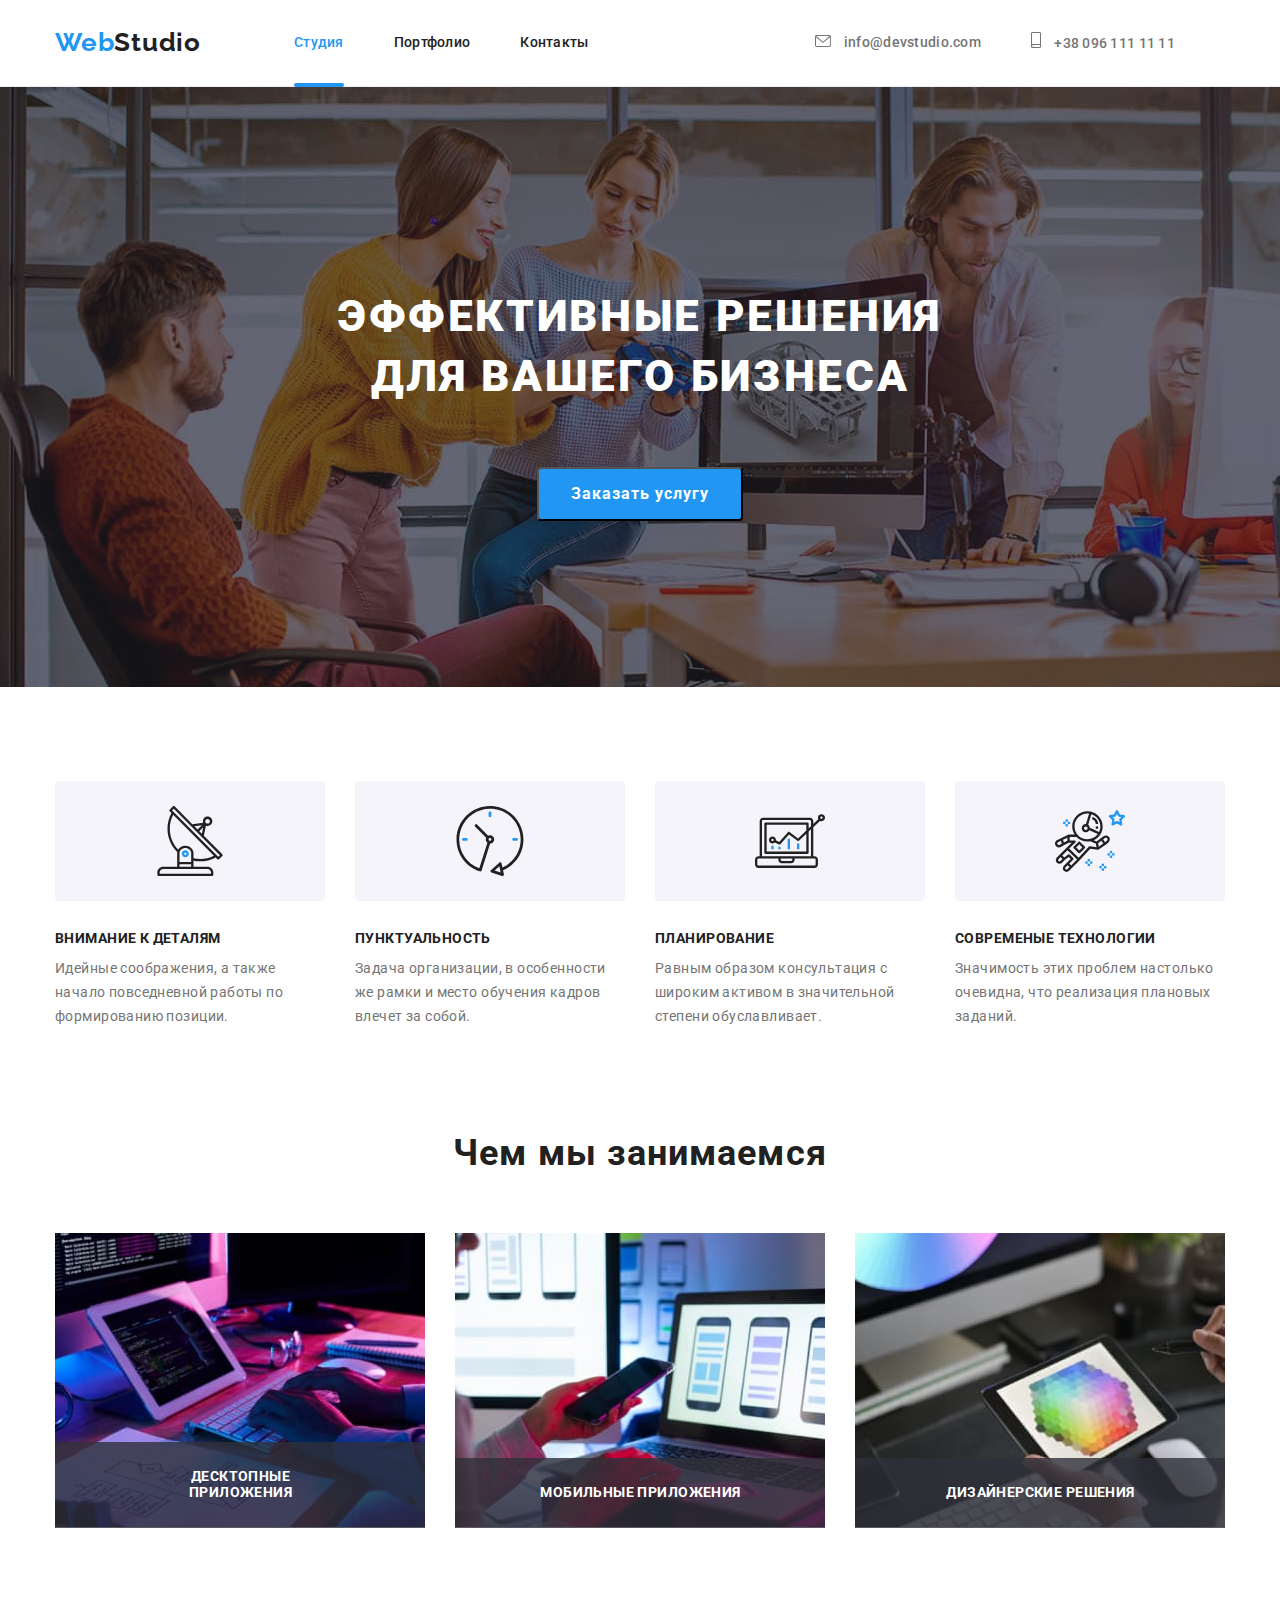
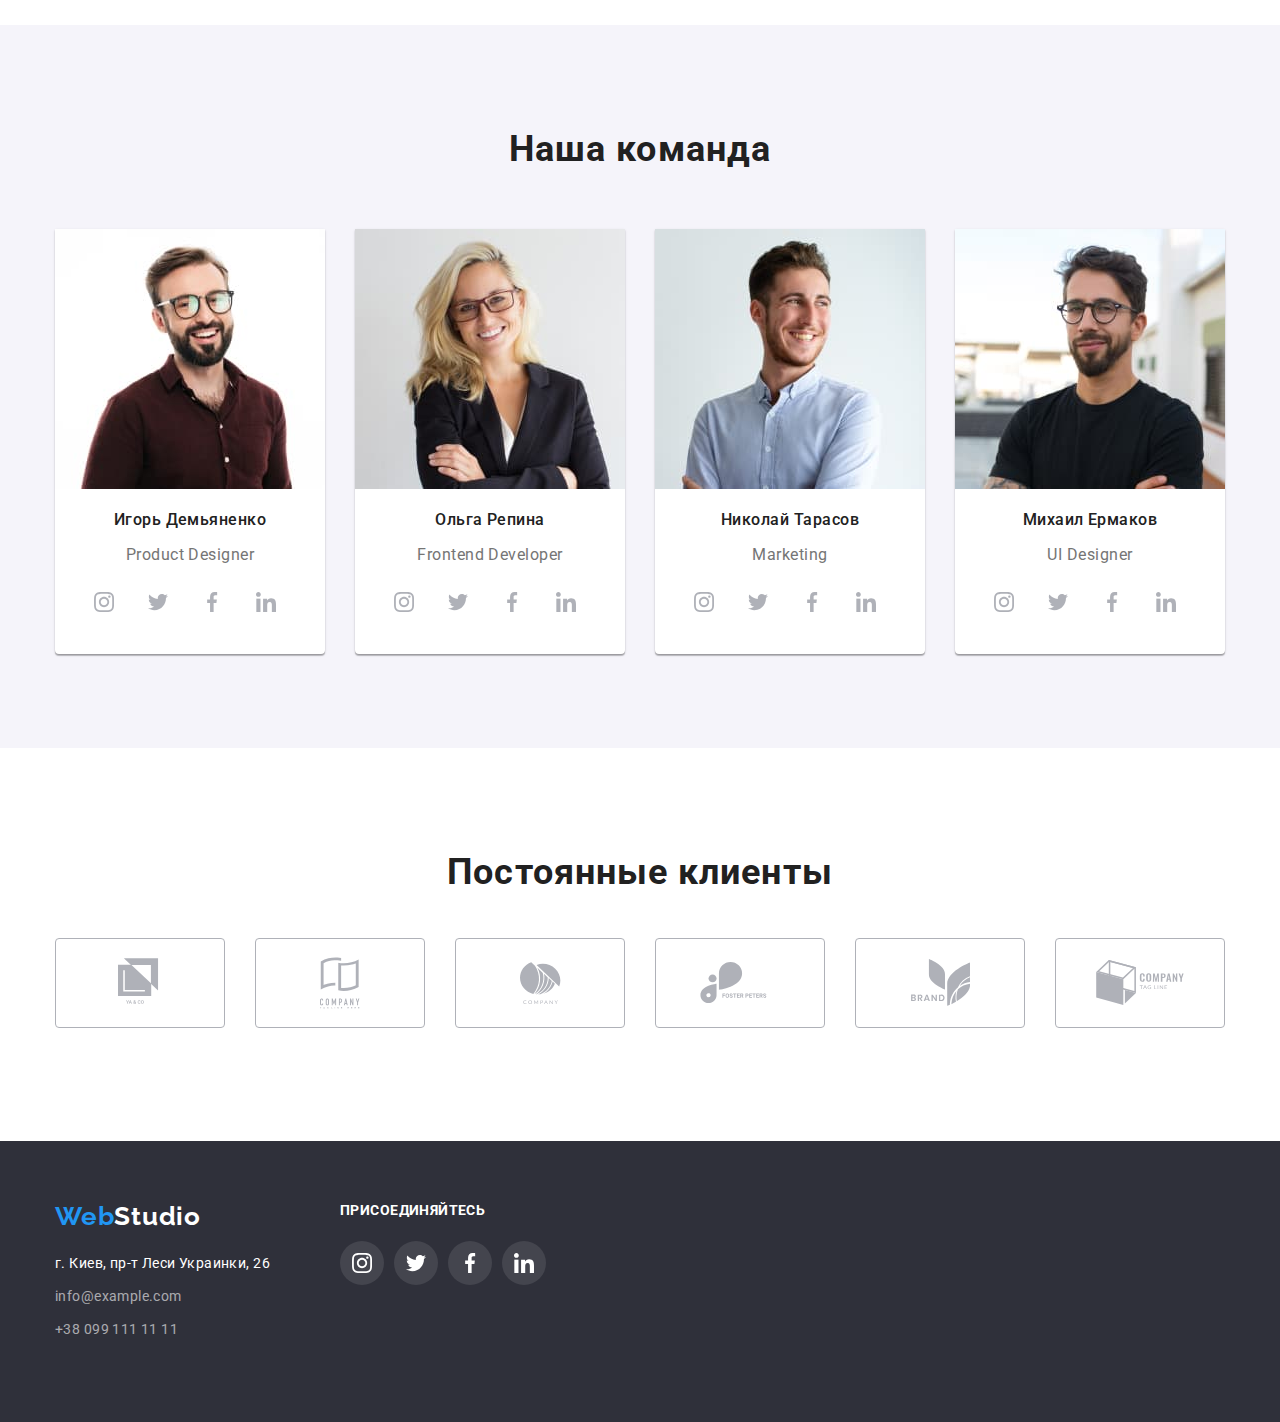
==== index.html @ d581f422 "модальное окно" ====
<!DOCTYPE html>
<html lang="ru">
<head>
    <meta charset="UTF-8">
    <meta name="viewport" content="width=device-width, initial-scale=1.0">
    <title>Документ</title>
    <link rel="preconnect" href="https://fonts.gstatic.com">
    <link href="https://fonts.googleapis.com/css2?family=Raleway:wght@700&family=Roboto:wght@400;500;700;900&display=swap" rel="stylesheet">
    <link rel="stylesheet" href="https://cdnjs.cloudflare.com/ajax/libs/modern-normalize/1.0.0/modern-normalize.min.css">
    <link rel="stylesheet" href="./css/style.css">
</head>
<body>

    <!-- Шапка -->
    
    <header class="page-header">
        <div class="container header">
        <nav class="nav-header">
            <div class="header-logo">
        <a href="#">
            <span class="logo-web">Web</span><span class="logo-studio">Studio</span></a>
        </a>
            </div>
    
        <ul class="site-nav link">
            <li class="site-studio"><a href="#" class="current menu">Студия</a></li>
            <li class="site-studio"><a href="./portfolio.html" class="menu">Портфолио</a></li>
            <li class="site-studio"><a href="#" class="menu">Контакты</a></li>
        </ul>
        </nav>

        <ul class="contact list link">
            <li class="contact-mail">
                <a class="nav-contacts" href="mailto:info@devstudio.com">
                    <svg class="svg-mail">
                        <use href="./images/sprite.svg#icon-envelope"></use>
                    </svg>
                    info@devstudio.com</a>
            </li>
            <li class="contact-mail">
                <a class="nav-contacts" href="tel:+380961111111">
                    <svg class="svg-tel">
                        <use href="./images/sprite.svg#icon-smartphone"></use>
                    </svg>
                    +38 096 111 11 11</a>
            </li>
        </ul>

        </div>
    </header>
<main>
    

    <!-- Банер -->
    <section class="hero">
        <div class="hero-text"></div>
        <h1 class="hero-tittle">Эффективные решения<br> для вашего бизнеса</h1>
        <button class="hero-button" type="button" data-modal-open>Заказать услугу</button>
    </section>

<!-- Качество -->
<section class="features">
    <div class="container">
        <h2 class="feature-tittle visually-hidden">Наши преимущества</h2>
        <ul class="feature link">
            <li class="feature-caption item">

                <div class="icon-features">
                    <svg class="icon">
                        <use class="mini-icon" href="./images/sprite.svg#icon-antenna"></use>
                    </svg>
                </div>

                <h3 class="features-subject">ВНИМАНИЕ К ДЕТАЛЯМ</h3>
                <p class="feature-text">Идейные соображения, а также начало повседневной работы по формированию позиции.
                </p>
            </li>

            <li class="feature-caption item">

                <div class="icon-features">
                    <svg class="icon">
                        <use class="mini-icon" href="./images/sprite.svg#icon-clock"></use>
                    </svg>
                </div>

                <h3 class="features-subject">ПУНКТУАЛЬНОСТЬ</h3>
                <p class="feature-text">Задача организации, в особенности же рамки и место обучения кадров влечет за
                    собой.</p>
            </li>

            <li class="feature-caption item">

                <div class="icon-features">
                    <svg class="icon">
                        <use class="mini-icon" href="./images/sprite.svg#icon-diagram"></use>
                    </svg>
                </div>


                <h3 class="features-subject">ПЛАНИРОВАНИЕ</h3>
                <p class="feature-text">Равным образом консультация с широким активом в значительной степени
                    обуславливает.</p>
            </li>

            <li class="feature-caption item">

                <div class="icon-features">
                    <svg class="icon">
                        <use class="mini-icon" href="./images/sprite.svg#icon-astronaut"></use>
                    </svg>
                </div>


                <h3 class="features-subject">СОВРЕМЕНЫЕ ТЕХНОЛОГИИ</h3>
                <p class="feature-text">Значимость этих проблем настолько очевидна, что реализация плановых заданий.</p>
            </li>
        </ul>
    </div>
</section>

   

    <!-- Род деятельности -->
<section class="section-work list">
    <div class="container">
        <h2 class="section-tittle">Чем мы занимаемся</h2>
        <ul class="work-list link">
            
            <li class="work-link">
                <div class="offer">
                    <p class="text-work">Десктопные приложения</p>
                </div>
                <a href="#">
                    <img class="work-image" src="./images/компьютер.jpg" width="370" height="294" alt="Клавиатура"></a>
            </li>
            <li class="work-link">
                <div class="offer">
                    <p class="text-work">Мобильные приложения</p>
                </div>
                <a href="#">
                    <img src="./images/смартфон.jpg" width="370" height="294" alt="Смартфон"></a>
            </li>
            <li class="work-link">
                <div class="offer">
                    <p class="text-work">Дизайнерские решения</p>
                </div>
                <a href="#">
                    <img src="./images/планшет.jpg" width="370" height="294" alt="Планшет"></a>
            </li>
        </ul>
    </div>
</section>

    <!-- Команда -->
    <section class="comands">
        <div class="container">
        <h2 class="section-tittle">Наша команда</h2>
        <ul class="section-works">
        <li class="section-comand">
            <img src="./images/Игорь.jpg" alt="Дизайнер продуктов">
            <div class="worker">
            <h3 class="section-subject">Игорь Демьяненко</h3>
            <p class="section-post">Product Designer</p>
            <ul class="comand-social">
                <li class="comand-item link">
                    <a class="comand-link" href="#">
                        <svg class="comand-icon">
                            <use href="./images/sprite.svg#icon-instagram"></use>
                        </svg>
                    </a>
                </li>
                
                <li class="comand-item link">
                    <a class="comand-link" href="">
                        <svg class="comand-icon">
                            <use href="./images/sprite.svg#icon-twitter"></use>
                        </svg>
                    </a>
                </li>

                <li class="comand-item link">
                    <a class="comand-link" href="">
                        <svg class="comand-icon">
                            <use href="./images/sprite.svg#icon-facebook"></use>
                        </svg>
                    </a>
                </li>

                <li class="comand-item link">
                    <a class="comand-link" href="">
                        <svg class="comand-icon">
                            <use href="./images/sprite.svg#icon-linkedin"></use>
                        </svg>
                    </a>
                </li>
               
            </ul>
            </div>
        </li>
        <li class="section-comand">
            <img src="./images/Ольга.jpg" alt="Разработчика">
            <div class="worker">
            <h3 class="section-subject">Ольга Репина</h3>
            <p class="section-post">Frontend Developer</p>
            <ul class="comand-social">
                <li class="comand-item link">
                    <a class="comand-link" href="">
                        <svg class="comand-icon">
                            <use href="./images/sprite.svg#icon-instagram"></use>
                        </svg>
                    </a>
                </li>
            
                <li class="comand-item link">
                    <a class="comand-link" href="">
                        <svg class="comand-icon">
                            <use href="./images/sprite.svg#icon-twitter"></use>
                        </svg>
                    </a>
                </li>
            
                <li class="comand-item link">
                    <a class="comand-link" href="">
                        <svg class="comand-icon">
                            <use href="./images/sprite.svg#icon-facebook"></use>
                        </svg>
                    </a>
                </li>
            
                <li class="comand-item link">
                    <a class="comand-link" href="">
                        <svg class="comand-icon">
                            <use href="./images/sprite.svg#icon-linkedin"></use>
                        </svg>
                    </a>
                </li>
            
            </ul>
            
            </div>
        </li>
        <li class="section-comand">
            <img src="./images/Николай.jpg" alt="Менеждера по сбыту" width="270">
            <div class="worker">
            <h3 class="section-subject">Николай Тарасов</h3>
            <p class="section-post">Marketing</p>
            <ul class="comand-social">
                <li class="comand-item link">
                    <a class="comand-link" href="">
                        <svg class="comand-icon">
                            <use href="./images/sprite.svg#icon-instagram"></use>
                        </svg>
                    </a>
                </li>
            
                <li class="comand-item link">
                    <a class="comand-link" href="">
                        <svg class="comand-icon">
                            <use href="./images/sprite.svg#icon-twitter"></use>
                        </svg>
                    </a>
                </li>
            
                <li class="comand-item link">
                    <a class="comand-link" href="">
                        <svg class="comand-icon">
                            <use href="./images/sprite.svg#icon-facebook"></use>
                        </svg>
                    </a>
                </li>
            
                <li class="comand-item link">
                    <a class="comand-link" href="">
                        <svg class="comand-icon">
                            <use href="./images/sprite.svg#icon-linkedin"></use>
                        </svg>
                    </a>
                </li>
            
            </ul>
            </div>
        </li>
        <li class="section-comand">
            <img src="./images/Михаил.jpg" alt="Дизайнера">
            <div class="worker">
            <h3 class="section-subject">Михаил Ермаков</h3>
            <p class="section-post">UI Designer</p>
            <ul class="comand-social">
                <li class="comand-item link">
                    <a class="comand-link" href="">
                        <svg class="comand-icon">
                            <use href="./images/sprite.svg#icon-instagram"></use>
                        </svg>
                    </a>
                </li>
            
                <li class="comand-item link">
                    <a class="comand-link" href="">
                        <svg class="comand-icon">
                            <use href="./images/sprite.svg#icon-twitter"></use>
                        </svg>
                    </a>
                </li>
            
                <li class="comand-item link">
                    <a class="comand-link" href="">
                        <svg class="comand-icon">
                            <use href="./images/sprite.svg#icon-facebook"></use>
                        </svg>
                    </a>
                </li>
            
                <li class="comand-item link">
                    <a class="comand-link" href="">
                        <svg class="comand-icon">
                            <use href="./images/sprite.svg#icon-linkedin"></use>
                        </svg>
                    </a>
                </li>
            
            </ul>
            </div>
        </li>
        </ul>
        </div>
        </section>

        <!-- Постоянные клиенты -->
        <section class="section-client">
            <div class="container">
            <h3 class="regular-customers">Постоянные клиенты</h3>
            <ul class="work-list link">
                <li class="logotype-link">
                    <a class="link-client" href="#">
                        <svg class="logo-one">
                            <use href="./images/sprite.svg#icon-logo-one"></use>
                        </svg>
                    </a>
                </li>
                <li class="logotype-link">
                    <a class="link-client" href="#">
                        <svg class="logo-two">
                            <use href="./images/sprite.svg#icon-logo-two"></use>
                        </svg>
                    </a>
                </li>
                <li class="logotype-link">
                    <a class="link-client" href="#">
                        <svg class="logo-three">
                            <use href="./images/sprite.svg#icon-logo-three"></use>
                        </svg>
                    </a>
                </li>
                <li class="logotype-link">
                    <a class="link-client" href="#">
                        <svg class="logo-four">
                            <use href="./images/sprite.svg#icon-logo-four"></use>
                        </svg>
                    </a>
                </li>
                <li class="logotype-link">
                    <a class="link-client" href="#">
                        <svg class="logo-five">
                            <use href="./images/sprite.svg#icon-logo-five"></use>
                        </svg>
                    </a>
                </li>
                <li class="logotype-link">
                    <a class="link-client" href="#">
                        <svg class="logo-six">
                            <use href="./images/sprite.svg#icon-logo-six"></use>
                        </svg>
                    </a>
                </li>
            </ul>
            </div>
        </section>
</main>
    <!--Футер-->
    <footer>
        <div class="container footer">
            <div class="footer-item">
                <div class="footer-logo">
                    <a class="logo-link" href="#">
                        <span class="logo-web">Web</span><span class="logo">Studio</span></a>
    
                    <address class="address">
                        г. Киев, пр-т Леси Украинки, 26
                    </address>
    
                    <ul class="contact-item">
                        <li class="contact-link"><a class="contact-mailto"
                                href="mailto:info@example.com">info@example.com</a>
                        </li>
                        <li class="contact-link"><a class="contact-tel" href="tel:+380991111111">+38 099 111 11 11</a> </li>
                    </ul>
                </div>
    
                <div class="footer-social">
                    <p class="footer-text">ПРИСОЕДИНЯЙТЕСЬ</p>
    
                    <ul class="comand-social footer">
                        <li class="comand-item link">
                            <a class="comand-link footer" href="">
                                <svg class="comand-icon">
                                    <use href="./images/sprite.svg#icon-instagram"></use>
                                </svg>
                            </a>
                        </li>
    
                        <li class="comand-item link">
                            <a class="comand-link footer" href="">
                                <svg class="comand-icon">
                                    <use href="./images/sprite.svg#icon-twitter"></use>
                                </svg>
                            </a>
                        </li>
    
                        <li class="comand-item link">
                            <a class="comand-link footer" href="">
                                <svg class="comand-icon">
                                    <use href="./images/sprite.svg#icon-facebook"></use>
                                </svg>
                            </a>
                        </li>
    
                        <li class="comand-item link">
                            <a class="comand-link footer" href="">
                                <svg class="comand-icon">
                                    <use href="./images/sprite.svg#icon-linkedin"></use>
                                </svg>
                            </a>
                        </li>
    
                    </ul>
                </div>
            </div>
        </div>
    </footer>
    <div class="backdrop is-hidden" data-modal>
        <div class="modal">
            <button class="modal-button" data-modal-close>&#10006;</button>
            

            <div class="">
            <form class="form-modal">
            <p class="text-modal">Оставьте свои данные, мы вам перезвоним</p>

            <div class="form-field">
                <label for="name" class="form-label">
                    <div class="name-modal">Имя</div>
                </label>
                <input class="form-input" type="name" name="name" id="name" />
                <svg class="icon-modal">
                    <use href="./images/sprite.svg#icon-men"></use>
                </svg>
            </div>
            
            <div class="form-field">
                <label for="tel">
                <div class="name-modal">Телефон</div>    
                </label>
                <input class="form-input" type="tel" name="tel" id="tel" />
                <svg class="icon-modal phone">
                    <use href="./images/sprite.svg#icon-phone"></use>
                </svg>
            </div>

            <div class="form-field">
                <label for="mail">
                    <div class="name-modal">Почта</div> 
                </label>
                <input class="form-input" type="mail" name="mail" id="mail"/>
                <svg class="icon-modal">
                    <use href="./images/sprite.svg#icon-envelope"></use>
                </svg>
            </div>
            
           <div class="form-field comments">
                <label for="comment">
                    <div class="name-modal">Комментарий</div>
                </label>
                <textarea class="textarea" name="comment" id="comment" rows="3" placeholder="Введите текст"></textarea>
           </div>
            
          
            
            <div class="chekbox">
                <input class="form-checkbox" class="form-input" type="checkbox" name="" value="text" id="text" />
                <label for="text" class="chek-mark"> Соглашаюсь с рассылкой и принимаю
                    <a href="#" class="agreement">Условия договора</a>
                    </label>
            </div>
            <!--role="group"-->
            <div></div>
            <button class="button-send" type="submit">Отправить</button>
            </form>
        </div>
            
      
            visually-hidden
        
    </div>
    </div>
    
    <script src="./js/modal.js"></script>
   
</body>
</html>
---- css/style.css ----
:root {
  --primary-text-color: #212121;
  --secondare-text-color: #757575;
  --text-color: #ffffff;
  --accent-color: #2196f3;
  --backround-color: #ffffff;
  --background-color-secondare: #f5f4fa;
  --background-hero-color: #2f303a;
  --color-icon: #afb1b8;
  --border-portfolio: #eeeeee;
}
/* цвет основного текста #212121 */

/* вторичный цвет текста #757575 */

/* белый #FFFFFF; */

/* цвет фона #E5E5E5 */

/* вторичный цвет фона  #F5F4FA; */

body {
  font-family: "Raleway", sans-serif;
  font-family: "Roboto", sans-serif;
  color: var(--primary-text-color);
}

main {
  background: var(--backround-color);
}

header {
  background-color: var(--text-color);

  border-bottom: 1px solid var(--border-portfolio);
}

.link {
  list-style: none;
  text-decoration: none;
  padding: 0;
  margin: 0;
}

.visually-hidden {
  position: absolute;
  clip: rect(0 0 0 0);
  width: 1px;
  height: 1px;
  margin: 1px;
}

a {
  text-decoration: none;
}

.container {
  width: 1200px;
  margin-left: auto;
  margin-right: auto;
  padding-left: 15px;
  padding-right: 15px;
}

/*img {
  display: block;
  max-width: 100%;
  height: auto;
}*/

/* шапка */
.container.header {
  display: flex;
  align-items: center;
}

.nav-header {
  display: flex;
  align-items: center;
}

/*.header-logo {
  padding-top: 24px;
  padding-bottom: 25px;
}*/

.site-nav {
  display: flex;
}

.logo-web {
  color: var(--accent-color);
  font-family: Raleway;
  font-weight: bold;
  font-size: 26px;
  line-height: 1.19;

  letter-spacing: 0.03em;
}

.logo-studio {
  margin-right: 93px;

  color: var(--primary-text-color);
  font-family: Raleway;
  font-weight: bold;
  font-size: 26px;
  line-height: 1.19;

  letter-spacing: 0.03em;
}

.site-nav {
  display: flex;
  align-items: center;
  flex-wrap: wrap;
}

.site-nav li:not(:last-child) {
  margin-right: 50px;
  align-items: center;
}

.site-nav a {
  color: var(--primary-text-color);
  font-weight: 500;
  font-size: 14px;
  line-height: 1.4;

  letter-spacing: 0.02em;
}

/*.site-nav.link,*/
.contact.list {
  padding-bottom: 32px;
  padding-top: 32px;
}

.site-nav .current {
  color: var(--accent-color);
}

.current {
  list-style: none;
  text-decoration: none;
  padding: 0;
  margin: 0;

  transition-property: color;
  transition: 250ms;
  transition-timing-function: cubic-bezier(0.4, 0, 0.2, 1);
}
.menu {
  display: block;
  padding: 32px 0;

  position: relative;
  bottom: 0;

  transition-property: color;
  transition: 250ms;
  transition-timing-function: cubic-bezier(0.4, 0, 0.2, 1);
}
.menu:hover::after,
.menu:focus::after {
  opacity: 1;
}
.menu::after {
  content: "";

  position: absolute;
  left: 0;
  bottom: -2px;
  display: block;
  width: 100%;
  height: 4px;
  background-color: var(--accent-color);
  border-radius: 2px;
  transition-property: opacity 0;
  transition: 250ms;
  transition-timing-function: cubic-bezier(0.4, 0, 0.2, 1);

  opacity: 0;
}

.current::after {
  opacity: 1;
}

/*.link .current::after {
  content: "";

  display: block;
  width: 48px;
  height: 4px;
  background-color: #2196f3;
}*/
.contact.list {
  display: flex;
  align-items: center;
  margin-left: auto;

  list-style: none;
  font-size: 14px;
  line-height: 1.14;

  letter-spacing: 0.02em;
}

.contact-mail {
  margin-right: 50px;
}

.contact a {
  color: var(--secondare-text-color);
  font-weight: 500;
  font-size: 14px;
  line-height: 1.42;
  letter-spacing: 0.02em;
}

.site-studio :hover,
.site-studio :focus {
  color: var(--accent-color);
}

.site-portfolio :hover,
.site-portfolio :focus {
  color: var(--accent-color);
}

.contact-mail :hover,
.contact-mail :focus {
  color: var(--accent-color);
}

.nav-contacts {
  display: block;
}

.nav-contacts :hover,
.nav-contacts :focus {
  fill: var(--accent-color);
}

.contact-mail {
  margin-right: 50px;
}

.svg-mail {
  width: 16px;
  height: 12px;
  margin-right: 10px;
  fill: currentColor;
}

.nav-contacts {
  display: block;
}

.nav-contacts :hover,
.nav-contacts :focus {
  fill: var(--accent-color);
}

.svg-tel {
  width: 10px;
  height: 16px;
  margin-right: 10px;
  fill: currentColor;
}

.nav-tel {
  display: block;
}

.nav-tel :hover,
.nav-tel :focus {
  fill: var(--accent-color);
}

/* банер */

.hero {
  text-align: center;
  max-width: 1600px;
  margin-left: auto;
  margin-right: auto;
  height: 600px;
  padding-top: 200px;
  padding-bottom: 200px;

  color: var(--text-color);
  background-color: var(--background-hero-color);
  background-image: linear-gradient(
      rgba(47, 48, 58, 0.4),
      rgba(47, 48, 58, 0.4)
    ),
    url("../images/hero.jpg");
}

.hero-tittle {
  margin-top: 0;
  margin-bottom: 30px;

  font-weight: 900;
  font-size: 44px;
  line-height: 1.36;

  letter-spacing: 0.06em;
  text-transform: uppercase;
}

.hero-button {
  display: inline-block;
  margin-top: 30px;
  border-radius: 4px;
  padding: 10px 32px;

  text-align: center;
  cursor: pointer;

  color: var(--text-color);
  background-color: var(--accent-color);
  font-weight: 700;
  font-size: 16px;
  line-height: 1.88;

  letter-spacing: 0.06em;
}

/*качество */
.features {
  padding-bottom: 94px;
  padding-top: 94px;
}

.feature.link {
  display: flex;
}

.item {
  width: 270px;
}

.feature-caption {
  list-style: none;
}

.feature-caption:not(:last-child) {
  margin-right: 30px;
}

.features-subject {
  margin-top: 0;
  margin-bottom: 10px;
  width: 270px;

  font-weight: 700;
  font-size: 14px;
  line-height: 1.14;

  letter-spacing: 0.03em;
}

.feature-text {
  margin: 0;

  color: var(--secondare-text-color);
  font-size: 14px;
  line-height: 1.71;

  letter-spacing: 0.03em;
}

.icon-features {
  display: flex;
  justify-content: center;
  align-items: center;

  width: 270px;
  height: 120px;
  background: var(--background-color-secondare);
  border-radius: 4px;
  margin-bottom: 30px;
}

.icon {
  width: 70px;
  height: 70px;
  fill: currentColor;
}

.mini-icon {
  display: block;
  max-width: 100%;
  height: auto;
}

/*род деятельности */
.section-work {
  padding-bottom: 94px;
}
.work-list {
  display: flex;

  list-style: none;
}
.work-list li:not(:last-child) {
  margin-right: 30px;
}
.work-image {
  display: block;
}
.text-work {
  margin: 0;
  padding: 27px 82px 27px 83px;

  font-weight: 700;
  font-size: 14px;
  line-height: 1.14;
  text-align: center;
  letter-spacing: 0.03em;
  text-transform: uppercase;
  text-align: center;

  color: var(--text-color);
}
.work-link {
  position: relative;
}

.offer {
  position: absolute;
  bottom: 3.5px;
  margin: 0;
  width: 100%;

  background-color: rgba(47, 48, 58, 0.8);
}

/*команда */
.comands {
  padding-bottom: 94px;
  padding-top: 94px;
  text-align: center;

  background-color: var(--background-color-secondare);
}

.section-tittle {
  padding-bottom: 50px;
  margin: 0;

  font-weight: 700;
  font-size: 36px;
  line-height: 1.67;
  text-align: center;

  letter-spacing: 0.03em;
}

.section-works {
  display: flex;

  margin: 0;
  padding: 0;
  list-style: none;
}
.section-works,
.section-comand:not(:nth-last-child(1)) {
  margin-right: 30px;
}

.section-comand {
  text-align: center;

  background: var(--text-color);
  box-shadow: 0px 1px 3px rgba(0, 0, 0, 0.12), 0px 1px 1px rgba(0, 0, 0, 0.14),
    0px 2px 1px rgba(0, 0, 0, 0.2);
  border-radius: 0px 0px 4px 4px;
}

.worker {
  padding-top: 16px;
  padding-bottom: 30px;
}

.section-subject {
  margin-top: 0;
  margin-bottom: 10px;

  font-weight: 500;
  font-size: 16px;
  line-height: 1.19;

  letter-spacing: 0.03em;
}

.section-post {
  margin-bottom: 16px;

  color: var(--secondare-text-color);
  font-size: 16px;
  line-height: 1.19;

  letter-spacing: 0.03em;
}
.comand-social {
  display: inline-flex;
  justify-content: center;
  align-items: center;
  margin: 0;
}
.comand-link {
  display: inline-flex;
  justify-content: center;
  align-items: center;
  width: 44px;
  height: 44px;
  border-radius: 50%;
  margin: 0;
  background-color: var(--text-color);
  color: var(--color-icon);

  transition-property: background-color, color;
  transition: 250ms;
  transition-timing-function: cubic-bezier(0.4, 0, 0.2, 1);
}
.comand-item {
  margin-right: 10px;
}

.comand-icon {
  width: 20px;
  height: 20px;
  fill: currentColor;
}

.comand-link:hover,
.comand-link:focus {
  color: var(--text-color);
  background-color: var(--accent-color);
}

.comand.item {
  display: block;
}
.comand-social {
  list-style: none;
  margin-top: 0;
  margin-bottom: 0;
  padding-left: 0;
}

/*Постоянные клиенты*/
.section-client {
  padding-top: 94px;
  padding-bottom: 113px;
}
.section-client {
  background: var(--backround-color);
}
.regular-customers {
  margin-top: 0;
  font-weight: 700;
  font-size: 36px;
  line-height: 1.67;
  text-align: center;

  letter-spacing: 0.03em;
}
.logo-one {
  width: 44.27px;
  height: 49.23px;
}
.logo-two {
  width: 40px;
  height: 52px;
}
.logo-three {
  width: 41px;
  height: 42.6px;
}
.logo-four {
  width: 79.66px;
  height: 42.02px;
}
.logo-five {
  width: 59px;
  height: 47px;
}
.logo-six {
  width: 88.48px;
  height: 45.44px;
}
.link-client {
  display: flex;
  justify-content: center;
  align-items: center;
  padding: 0;
  width: 170px;
  height: 90px;
  border-radius: 4px;
  border: 1px solid var(--color-icon);
  fill: var(--color-icon);
  transition-property: fill, border-color;
  transition: 250ms;
  transition-timing-function: cubic-bezier(0.4, 0, 0.2, 1);
}
.logotype-link :hover,
.logotype-link :focus {
  fill: var(--accent-color);
  border-color: var(--accent-color);
}
/* портфолио */
/* кнопки */
.section-portfolio {
  padding-bottom: 100px;
  padding-top: 88px;
  background-color: var(--background-color);
}
.container-button {
  text-align: center;
}

.buttons {
  margin: 0;
  margin-bottom: 34px;
  display: flex;
  min-width: 611px;
  justify-content: center;

  list-style: none;
}

.button-type {
  text-align: center;
  margin: 0;
  padding: 0;

  cursor: pointer;
}

.buttons li:not(:last-child) {
  margin-right: 8px;
}

.button-link:hover,
.button-link:focus {
  color: var(--text-color);
  background-color: var(--accent-color);
  cursor: pointer;
  border: none;
  transform: translateY(-0.15em);
  transition: color 0.25s, background-color 0.25s;
  box-shadow: 0 0.5em 0.5em -0.4em var(--primary-text-color);
}

.button-link {
  border: none;
  font-weight: 500;
  padding-top: 6px;
  padding-bottom: 6px;
  padding-left: 22px;
  padding-right: 22px;
  border-radius: 4px;

  font-size: 16px;
  line-height: 1.6;

  letter-spacing: 0.03em;
  transition-property: color, backround-color;
  transition: 250ms;
  transition-timing-function: cubic-bezier(0.4, 0, 0.2, 1);
}

.content-cards a:hover,
.content-cards a:focus {
  display: block;
  box-shadow: 0px 1px 1px rgba(0, 0, 0, 0.12), 0px 4px 4px rgba(0, 0, 0, 0.06),
    1px 4px 6px rgba(0, 0, 0, 0.16);
}
.content-cards a {
  display: block;
  border: 1px solid var(--border-portfolio);
}
/*набор контента */
.container .link {
  display: flex;
  flex-wrap: wrap;
}

.content-cards {
  width: 370px;
  margin-right: 30px;
  margin-bottom: 30px;
}

.content.list {
  display: flex;
  flex-wrap: wrap;
}

.container .link {
  display: flex;
  flex-wrap: wrap;
}

.content-cards:nth-child(3n) {
  margin-right: 0;
}

.content-cards:nth-last-child(-n + 3) {
  margin-bottom: 0;
}

.link-content {
  display: block;
}
.content-portfolio {
  display: block;
}

.portfolio-card {
  background: #ffffff;
  border-right: 1px solid var(--border-portfolio);
  border-bottom: 1px solid var(--border-portfolio);
  border-left: 1px solid var(--border-portfolio);
  box-sizing: border-box;

  padding-right: 24px;
  padding-left: 24px;
  padding-top: 20px;
  padding-bottom: 20px;
}

.content-tittle {
  margin: 0;
  padding: 0;

  font-family: "Roboto", sans-serif;
  color: var(--primary-text-color);
  font-weight: 700;
  font-size: 16px;
  line-height: 1.88;

  letter-spacing: 0.03em;
}

.content-text {
  margin: 0;
  padding: 0;

  font-family: "Roboto", sans-serif;
  color: var(--primary-text-color);
  font-size: 18px;
  line-height: 2;

  letter-spacing: 0.06em;
}

.container .client {
  display: flex;
}
.client-link {
  display: flex;
}
/*футер */
footer {
  padding-top: 60px;
  padding-bottom: 60px;

  color: var(--text-color);
  background: var(--background-hero-color);
}
.footer-logo {
  display: block;
  margin-bottom: 20px;
  padding: 0;
}
.logo-link {
  display: block;
  margin-bottom: 20px;
  padding: 0;
}

.container.address {
  margin: 0;
  padding: 0;
}

.contact-item {
  margin: 0;
  padding: 0;
  display: flex;
  flex-direction: column;
}

.contact-item li:not(:last-child) {
  padding-bottom: 9px;
}
.contact-item {
  display: block;
}

.contact-link {
  list-style: none;
}

.logo {
  color: var(--text-color);
  font-family: Raleway;
  font-weight: bold;
  font-size: 26px;
  line-height: 1.19;

  letter-spacing: 0.03em;
}

.container .address {
  display: block;
  flex-direction: column;
  flex-wrap: wrap;

  font-style: normal;
  font-size: 14px;
  line-height: 1.71;

  letter-spacing: 0.03em;
}

.address {
  margin-bottom: 9px;
}
.contact-mailto {
  width: 231px;

  font-size: 14px;
  line-height: 1.71;

  letter-spacing: 0.03em;

  color: rgba(255, 255, 255, 0.6);
}

.contact-tel {
  width: 231px;
  font-size: 14px;
  line-height: 1.71;

  letter-spacing: 0.03em;

  color: rgba(255, 255, 255, 0.6);
}

.comand-social {
  margin: 0;
  padding: 0;
}

.footer-text {
  margin-top: 0;
  margin-bottom: 20px;

  font-weight: 700;
  font-size: 14px;
  line-height: 1.42;
  letter-spacing: 0.03em;
  text-transform: uppercase;

  color: var(--text-color);
}

.comand-link.footer {
  display: inline-flex;
  justify-content: center;
  align-items: center;
  width: 44px;
  height: 44px;
  border-radius: 50%;
  margin: 0;
  background-color: rgba(255, 255, 255, 0.1);
  color: var(--text-color);
  transition-property: color, background-color;
  transition: 250ms;
  transition-timing-function: cubic-bezier(0.4, 0, 0.2, 1);
}

.comand-link.footer:hover,
.comand-link.footer:focus {
  color: var(--text-color);
  background-color: var(--accent-color);
}
.comand-item {
  margin-right: 10px;
}

.comand-icon {
  width: 20px;
  height: 20px;
  fill: currentColor;
}
.address {
  display: block;
}

.footer-item {
  display: flex;
}

.footer-social {
  margin-left: 70px;
}

/*.backdrop.is-hidden {
  opacity: 0;
  pointer-events: none;
}*/

.backdrop {
  position: fixed;
  top: 0;
  left: 0;
  width: 100%;
  height: 100%;
  background: rgba(0, 0, 0, 0.2);
  opacity: 1;
  transition: opacity 250ms cubic-bezier(0.4, 0, 0.2, 1);
}
.backdrop.is-hidden {
  opacity: 0;
  pointer-events: none;
}
.modal {
  position: absolute;
  top: 50%;
  left: 50%;
  width: 528px;
  height: 581px;
  background-color: var(--text-color);
  transform: translate(-50%, -50%) scale(1);
  transition: transform 250ms cubic-bezier(0.4, 0, 0.2, 1);
}
.modal-button {
  position: absolute;
  top: 8px;
  right: 8px;
  display: flex;
  justify-content: center;
  align-items: center;
  margin: 0;
  padding: 0;
  width: 30px;
  height: 30px;
  border: 1px solid rgba(0, 0, 0, 0.1);
  border-radius: 50%;
  cursor: pointer;
}
.description {
  position: relative;
  overflow: hidden;

  /*overflow: hidden;
  outline: transparent;*/
}
.project-overlay {
  width: 100%;
  height: 100%;

  background-color: rgba(33, 150, 243, 0.9);

  position: absolute;
  top: 0;
  left: 0;
  transform: translateY(100%);
  transition: 250ms ease;
  transition: transform 1s cubic-bezier(0.4, 0, 0.2, 1);
}

.link-content:focus .project-overlay {
  transform: translateY(0);
}
.link-content:hover .project-overlay {
  transform: translateY(0);
}

.tech-description {
  margin: 0;
  padding: 63px 24px;
  font-family: Roboto;
  font-style: normal;
  font-weight: normal;
  font-size: 18px;
  line-height: 1.55;
  color: var(--text-color);
}

/*input,
button,
textarea {
  display: block;
  font-family: inherit;
  padding: 10px;
}

label {
  display: block;
  margin-bottom: 10px;
}*/

.modal {
  padding: 40px 40px 40px 40px;
}
.input {
  width: 100%;
}

.form-field {
  display: flex;
  flex-direction: column;

  width: 448px;
}

.text-modal {
  font-weight: 700;
  font-size: 20px;
  line-height: 1.5;
  text-align: center;
  letter-spacing: 0.03em;

  color: #212121;
  margin-top: 0;
  margin-bottom: 12px;
}
.name-modal {
  font-size: 12px;
  line-height: 1.67;
  letter-spacing: 0.01em;

  color: #757575;
  margin-bottom: 4px;
}
.form-input {
  padding-left: 42px;
  transform: translateY(-50%)
  margin-bottom: 10px;
  height: 40px;
  border: 1px solid rgba(33, 33, 33, 0.2);
  box-sizing: border-box;
  border-radius: 4px;
}
.form-input:focus {
  outline: none;
  border-color: #2196f3;
  cursor: pointer
}
.form-input:focus + .icon-modal {
  fill: #2196f3;
}
.textarea {
  resize: none;
  margin-bottom: 20px;
  height: 120px;
  width: 448px;

  border: 1px solid rgba(33, 33, 33, 0.2);
  box-sizing: border-box;
  border-radius: 4px;
}
.chekbox {
  display: block;
  margin-bottom: 30px;
}
.chek-mark {
  font-size: 14px;
  line-height: 1/71;
  letter-spacing: 0.03em;

  color: #757575;
}
.chek-mark::before {
  content: "";
  display: inline-block;
  width: 16px;
  height: 15px;
  border: 2px solid #212121;
  border-radius: 2px;
  margin-right: 7px;

  background-color: #ffffff;

  transition-property: background-color, border-color;
  transition-duration: 250ms, 250ms;
  transition-timing-function: cubic-bezier(0.4, 0, 0.2, 1);
}
.agreement {
  display: inline-block;
  font-size: 14px;
  line-height: 1.71;

  letter-spacing: 0.03em;

  text-decoration: underline;
  color: #2196f3;
}

.icon-modal {
  position: absolute;
  top: 50%;
  left: 50%;
  transform: translateY(50%);
  left: 12px;
  width: 12px;
  height: 12px;
}
.icon-modal.phone {
  position: absolute;
  top: 50%;
  left: 50%;
  transform: translateY(50%);
  left: 12px;
  width: 13px;
  height: 13px;
}
.icon-modal.envelope {
  position: absolute;
  top: 50%;
  left: 50%;
  transform: translateY(50%);
  left: 12px;
  width: 15px;
  height: 12px;
}
.form-field {
  position: relative;
}
.button-send {
  display: block;
  margin-right: auto;
  margin-left: auto;

  cursor: pointer;

  padding: 10px 55px 10px 56px;

  font-weight: bold;
  font-size: 16px;
  line-height: 1.88;

  /*justify-content: center;

  align-items: center;
  text-align: center;*/
  letter-spacing: 0.06em;

  color: #ffffff;

  background: #188ce8;
  box-shadow: 0px 4px 4px rgba(0, 0, 0, 0.15);
  border-radius: 4px;
}
.form-checkbox {
  visually-hidden
}
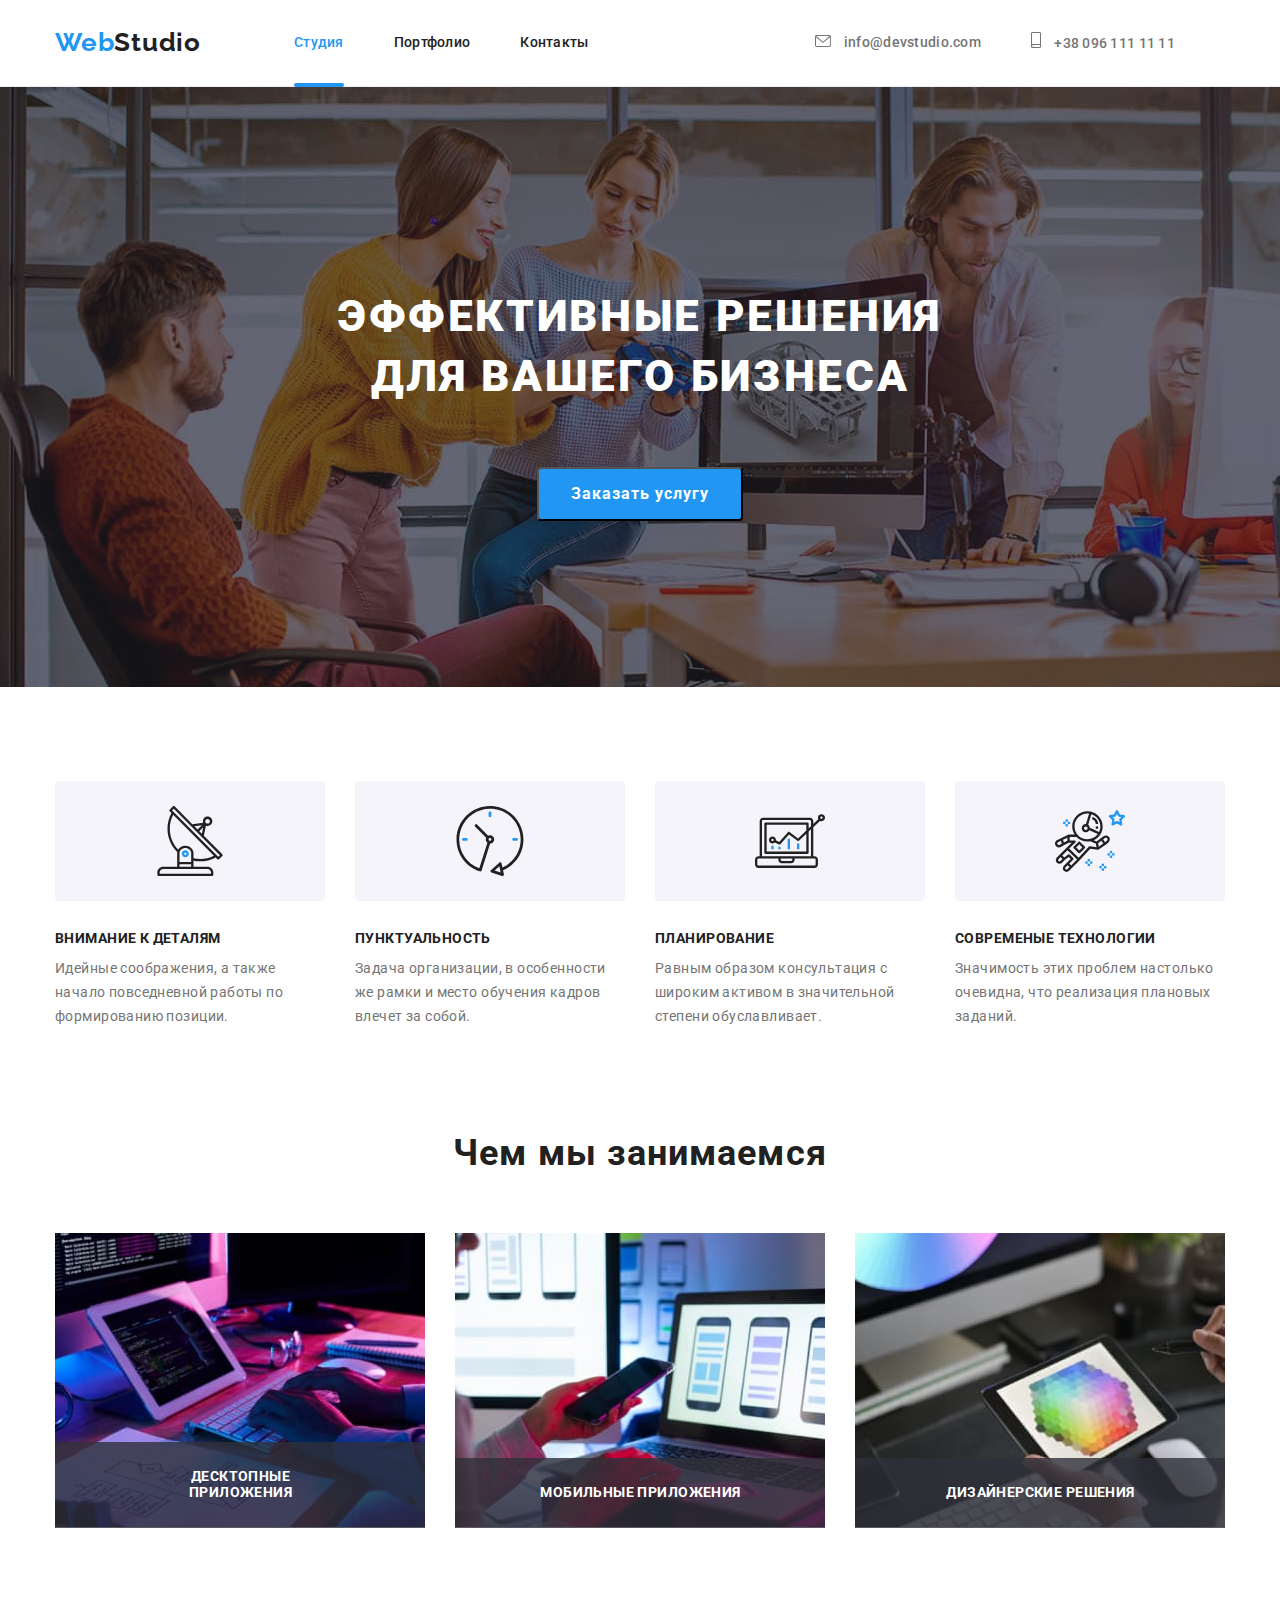
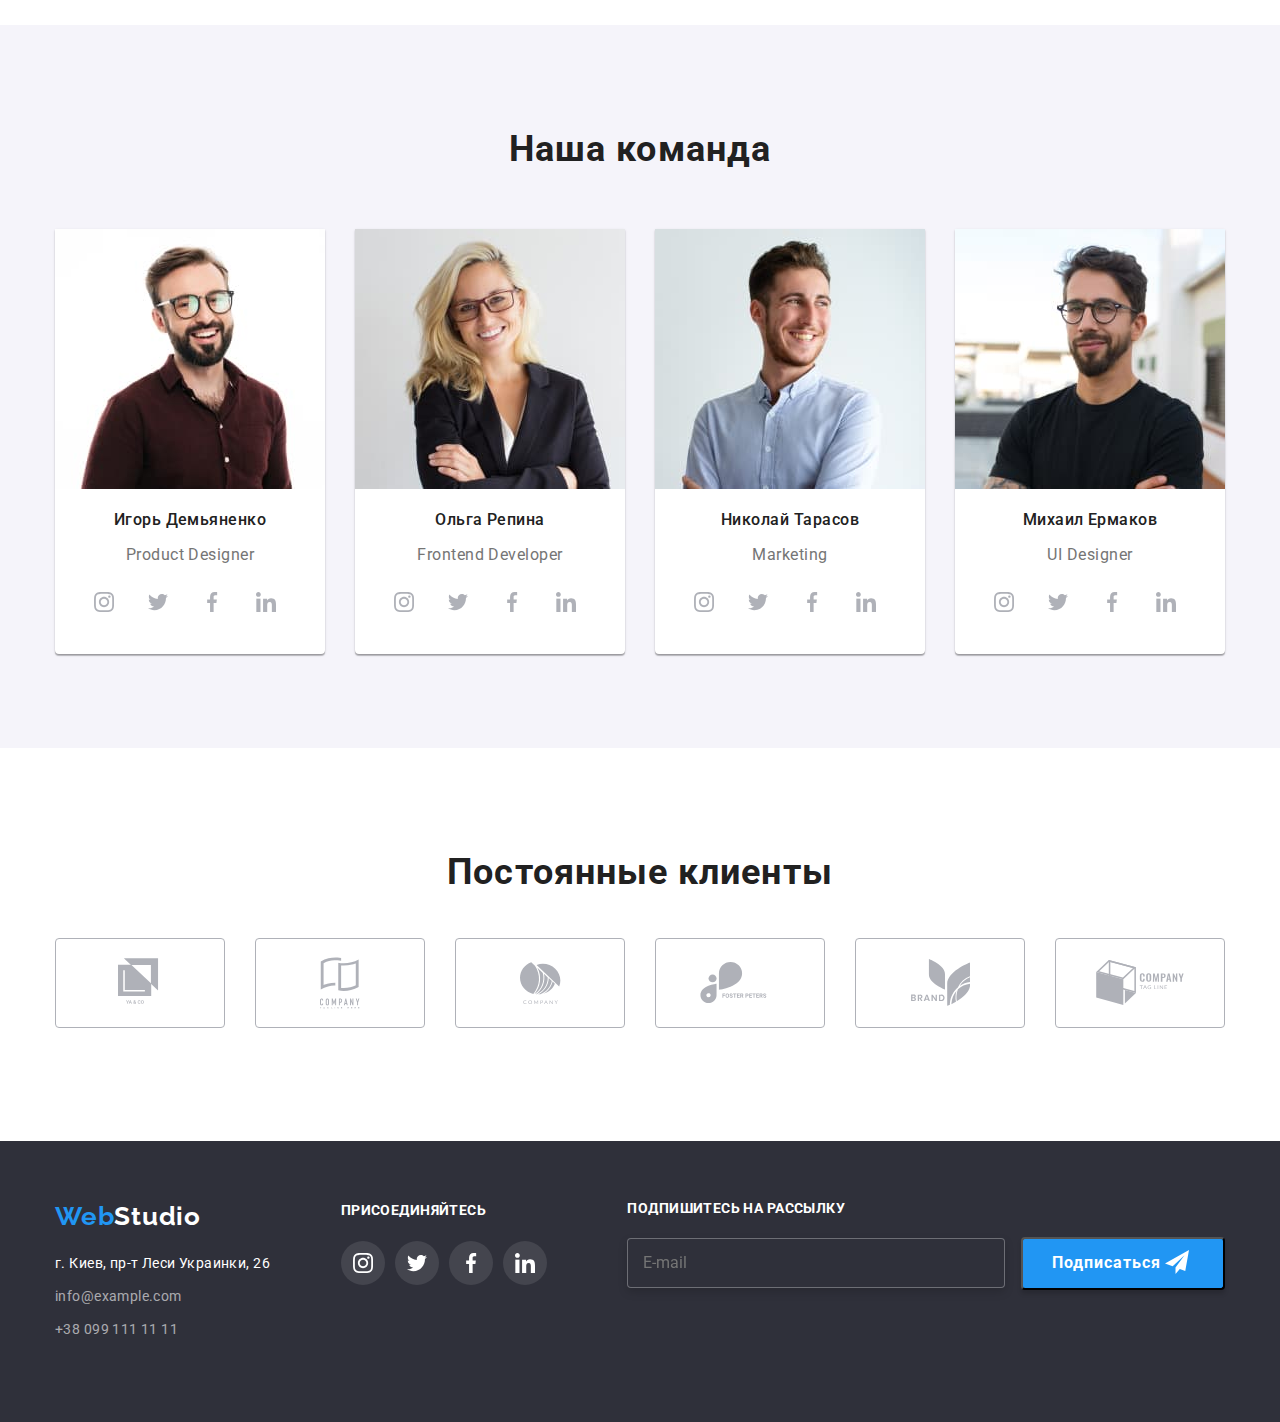
==== commit bf340c7b: "добовляет в футер "подпишитесь"" ====
--- a/index.html
+++ b/index.html
@@ -435,71 +435,95 @@
     
                     </ul>
                 </div>
+
+                <div class="subscribe">
+                    <p class="tex-subscribe">Подпишитесь на рассылку</p>
+                    <label for="mail" class="form-label us">
+                    <input class="input-subscribe" type="mail" name="mail" id="mail" placeholder="E-mail"/>
+                    <button class="buttom-subscribe" type="submit"><span class="send">Подписаться</span></button>
+                    <svg class="icon-telegram">
+                        <use href="./images/sprite.svg#icon-telegram"></use>
+                    </svg>
+                </div>
             </div>
         </div>
     </footer>
     <div class="backdrop is-hidden" data-modal>
         <div class="modal">
-            <button class="modal-button" data-modal-close>&#10006;</button>
-            
-
-            <div class="">
+            <button class="modal-button" data-modal-close><div class="closed">&#10006;</div></button>
+            
+
+            <div class=""></div>
             <form class="form-modal">
             <p class="text-modal">Оставьте свои данные, мы вам перезвоним</p>
 
-            <div class="form-field">
-                <label for="name" class="form-label">
-                    <div class="name-modal">Имя</div>
+            
+                <label for="name" class="form-label us">
+                    <span class="name-modal">Имя</span>
+                <div class="cont">
+                        <input class="form-input" type="name" name="name" id="name" />
+                        <svg class="input-image">
+                            <use href="./images/sprite.svg#icon-men"></use>
+                        </svg>
+                </div>
                 </label>
-                <input class="form-input" type="name" name="name" id="name" />
-                <svg class="icon-modal">
-                    <use href="./images/sprite.svg#icon-men"></use>
-                </svg>
-            </div>
-            
-            <div class="form-field">
-                <label for="tel">
-                <div class="name-modal">Телефон</div>    
-                </label>
+                
+            
+                <label for="tel" class="form-label us">
+                    <span class="name-modal">Телефон</span>    
+                <div class="cont">
                 <input class="form-input" type="tel" name="tel" id="tel" />
-                <svg class="icon-modal phone">
+                <svg class="input-image">
                     <use href="./images/sprite.svg#icon-phone"></use>
                 </svg>
-            </div>
-
-            <div class="form-field">
-                <label for="mail">
-                    <div class="name-modal">Почта</div> 
+                </div>
                 </label>
-                <input class="form-input" type="mail" name="mail" id="mail"/>
-                <svg class="icon-modal">
-                    <use href="./images/sprite.svg#icon-envelope"></use>
-                </svg>
-            </div>
-            
-           <div class="form-field comments">
+
+            
+                <label for="mail" class="form-label us">
+                    <span class="name-modal">Почта</span> 
+                <div class="cont">
+                   <input class="form-input" type="mail" name="mail" id="mail" />
+                    <svg class="input-image">
+                        <use href="./images/sprite.svg#icon-envelope"></use>
+                    </svg>
+                </div>
+                </label>
+
+           
                 <label for="comment">
-                    <div class="name-modal">Комментарий</div>
+                    <span class="name-modal">Комментарий</span>
                 </label>
                 <textarea class="textarea" name="comment" id="comment" rows="3" placeholder="Введите текст"></textarea>
-           </div>
-            
           
             
+          
+            
             <div class="chekbox">
-                <input class="form-checkbox" class="form-input" type="checkbox" name="" value="text" id="text" />
-                <label for="text" class="chek-mark"> Соглашаюсь с рассылкой и принимаю
-                    <a href="#" class="agreement">Условия договора</a>
-                    </label>
-            </div>
-            <!--role="group"-->
-            <div></div>
-            <button class="button-send" type="submit">Отправить</button>
+                <label for="text" class="chek-mark">
+                <input class="form-checkbox visually-hidden"
+                 class="form-input"
+                  type="checkbox" 
+                  name="" 
+                  value="text"
+                   id="text"/>
+                <svg class="vector">
+                    <use href="./images/sprite.svg#icon-vector"></use>
+                </svg>
+                
+                    Соглашаюсь с рассылкой и принимаю
+                    <a class="agreement">Условия договора</a>
+                    
+                </label>                  
+                </div>
+           
+            <div class="buttom">
+            <button class="button-send" type="submit">
+                <span class="send">Отправить</span></button>
             </form>
-        </div>
+            </div>
             
       
-            visually-hidden
         
     </div>
     </div>
@@ -508,3 +532,4 @@
    
 </body>
 </html>
+<!--role="group"-->--- a/css/style.css
+++ b/css/style.css
@@ -910,20 +910,64 @@
 }
 
 .footer-social {
-  margin-left: 70px;
-}
-
-/*.backdrop.is-hidden {
-  opacity: 0;
-  pointer-events: none;
-}*/
-
+  margin-left: auto;
+}
+.tex-subscribe {
+  margin-top: 0;
+  margin-bottom: 20px;
+
+  font-weight: 700;
+  font-size: 14px;
+  line-height: 1.14;
+  letter-spacing: 0.03em;
+  text-transform: uppercase;
+
+  color: #ffffff;
+}
+.input-subscribe {
+  padding-top: 15px;
+  padding-right: 158px;
+  padding-bottom: 15px;
+  padding-left: 15px;
+  margin-right: 12px;
+
+  border: 1px solid rgba(255, 255, 255, 0.3);
+  box-sizing: border-box;
+  filter: drop-shadow(0px 4px 4px rgba(0, 0, 0, 0.15));
+  border-radius: 4px;
+  background-color: #2f303a;
+}
+.buttom-subscribe {
+  padding: 10px 62px 10px 29px;
+
+  background: #2196f3;
+  box-shadow: 0px 4px 4px rgba(0, 0, 0, 0.15);
+  border-radius: 4px;
+  cursor: pointer;
+}
+.icon-telegram {
+  width: 24px;
+  height: 24px;
+}
+.icon-telegram {
+  position: absolute;
+  top: 50%;
+  left: 90%;
+  transform: translateY(-50%);
+}
+.buttom-subscribe {
+  position: relative;
+}
+.subscribe {
+  margin-left: auto;
+}
 .backdrop {
   position: fixed;
   top: 0;
   left: 0;
   width: 100%;
   height: 100%;
+
   background: rgba(0, 0, 0, 0.2);
   opacity: 1;
   transition: opacity 250ms cubic-bezier(0.4, 0, 0.2, 1);
@@ -956,6 +1000,10 @@
   border: 1px solid rgba(0, 0, 0, 0.1);
   border-radius: 50%;
   cursor: pointer;
+  background-color: #ffffff;
+}
+.backdrop.is-hidden .closed {
+  color: #2196f3;
 }
 .description {
   position: relative;
@@ -996,33 +1044,9 @@
   color: var(--text-color);
 }
 
-/*input,
-button,
-textarea {
-  display: block;
-  font-family: inherit;
-  padding: 10px;
-}
-
-label {
-  display: block;
-  margin-bottom: 10px;
-}*/
-
 .modal {
   padding: 40px 40px 40px 40px;
 }
-.input {
-  width: 100%;
-}
-
-.form-field {
-  display: flex;
-  flex-direction: column;
-
-  width: 448px;
-}
-
 .text-modal {
   font-weight: 700;
   font-size: 20px;
@@ -1038,31 +1062,89 @@
   font-size: 12px;
   line-height: 1.67;
   letter-spacing: 0.01em;
-
   color: #757575;
   margin-bottom: 4px;
 }
+
+.form-input {
+  width: 448px;
+  padding-top: 10px;
+  padding-bottom: 10px;
+}
 .form-input {
   padding-left: 42px;
-  transform: translateY(-50%)
-  margin-bottom: 10px;
-  height: 40px;
+
   border: 1px solid rgba(33, 33, 33, 0.2);
   box-sizing: border-box;
   border-radius: 4px;
 }
-.form-input:focus {
+.form-input:focus,
+.textarea:focus {
   outline: none;
   border-color: #2196f3;
-  cursor: pointer
-}
-.form-input:focus + .icon-modal {
+  cursor: pointer;
+}
+.form-input:focus + .input-image {
   fill: #2196f3;
+  border-color: #2196f3;
+}
+
+.cont {
+  margin-bottom: 10px;
+}
+.input-image {
+  position: absolute;
+  top: 50%;
+  left: 50%;
+
+  transform: translateY(-50%);
+  left: 12px;
+  width: 13px;
+  height: 13px;
+}
+.form-label.us {
+  position: relative;
+  margin-bottom: 30px;
+}
+.form-label .cont {
+  position: relative;
+}
+.button-send {
+  display: block;
+  padding: 10px 55px 10px 56px;
+  background: #188ce8;
+  box-shadow: 0px 4px 4px rgba(0, 0, 0, 0.15);
+  border-radius: 4px;
+}
+.send {
+  font-weight: bold;
+  font-size: 16px;
+  line-height: 1.8;
+  display: flex;
+  align-items: center;
+  text-align: center;
+
+  letter-spacing: 0.06em;
+
+  color: #ffffff;
+}
+.buttom {
+  padding-left: 125px;
+  padding-right: 124px;
+}
+
+.placeholder {
+  padding-left: 30px;
 }
 .textarea {
   resize: none;
   margin-bottom: 20px;
-  height: 120px;
+  padding: 10px 16px 10px 16px;
+  height: 96px;
+
+  display: block;
+  font-family: inherit;
+
   width: 448px;
 
   border: 1px solid rgba(33, 33, 33, 0.2);
@@ -1080,20 +1162,37 @@
 
   color: #757575;
 }
-.chek-mark::before {
+.vector::after {
   content: "";
   display: inline-block;
   width: 16px;
   height: 15px;
   border: 2px solid #212121;
   border-radius: 2px;
-  margin-right: 7px;
+  fill: none;
 
   background-color: #ffffff;
 
   transition-property: background-color, border-color;
   transition-duration: 250ms, 250ms;
   transition-timing-function: cubic-bezier(0.4, 0, 0.2, 1);
+}
+.vector {
+  display: inline-block;
+  width: 16px;
+  height: 15px;
+  border: 2px solid #212121;
+  border-radius: 2px;
+  fill: none;
+}
+.form-checkbox:checked + .vector {
+  fill: #ffffff;
+  background-color: #2196f3;
+  border: #2196f3;
+}
+.icon-vector {
+  width: 11px;
+  height: 8px;
 }
 .agreement {
   display: inline-block;
@@ -1105,62 +1204,3 @@
   text-decoration: underline;
   color: #2196f3;
 }
-
-.icon-modal {
-  position: absolute;
-  top: 50%;
-  left: 50%;
-  transform: translateY(50%);
-  left: 12px;
-  width: 12px;
-  height: 12px;
-}
-.icon-modal.phone {
-  position: absolute;
-  top: 50%;
-  left: 50%;
-  transform: translateY(50%);
-  left: 12px;
-  width: 13px;
-  height: 13px;
-}
-.icon-modal.envelope {
-  position: absolute;
-  top: 50%;
-  left: 50%;
-  transform: translateY(50%);
-  left: 12px;
-  width: 15px;
-  height: 12px;
-}
-.form-field {
-  position: relative;
-}
-.button-send {
-  display: block;
-  margin-right: auto;
-  margin-left: auto;
-
-  cursor: pointer;
-
-  padding: 10px 55px 10px 56px;
-
-  font-weight: bold;
-  font-size: 16px;
-  line-height: 1.88;
-
-  /*justify-content: center;
-
-  align-items: center;
-  text-align: center;*/
-  letter-spacing: 0.06em;
-
-  color: #ffffff;
-
-  background: #188ce8;
-  box-shadow: 0px 4px 4px rgba(0, 0, 0, 0.15);
-  border-radius: 4px;
-}
-.form-checkbox {
-  visually-hidden
-}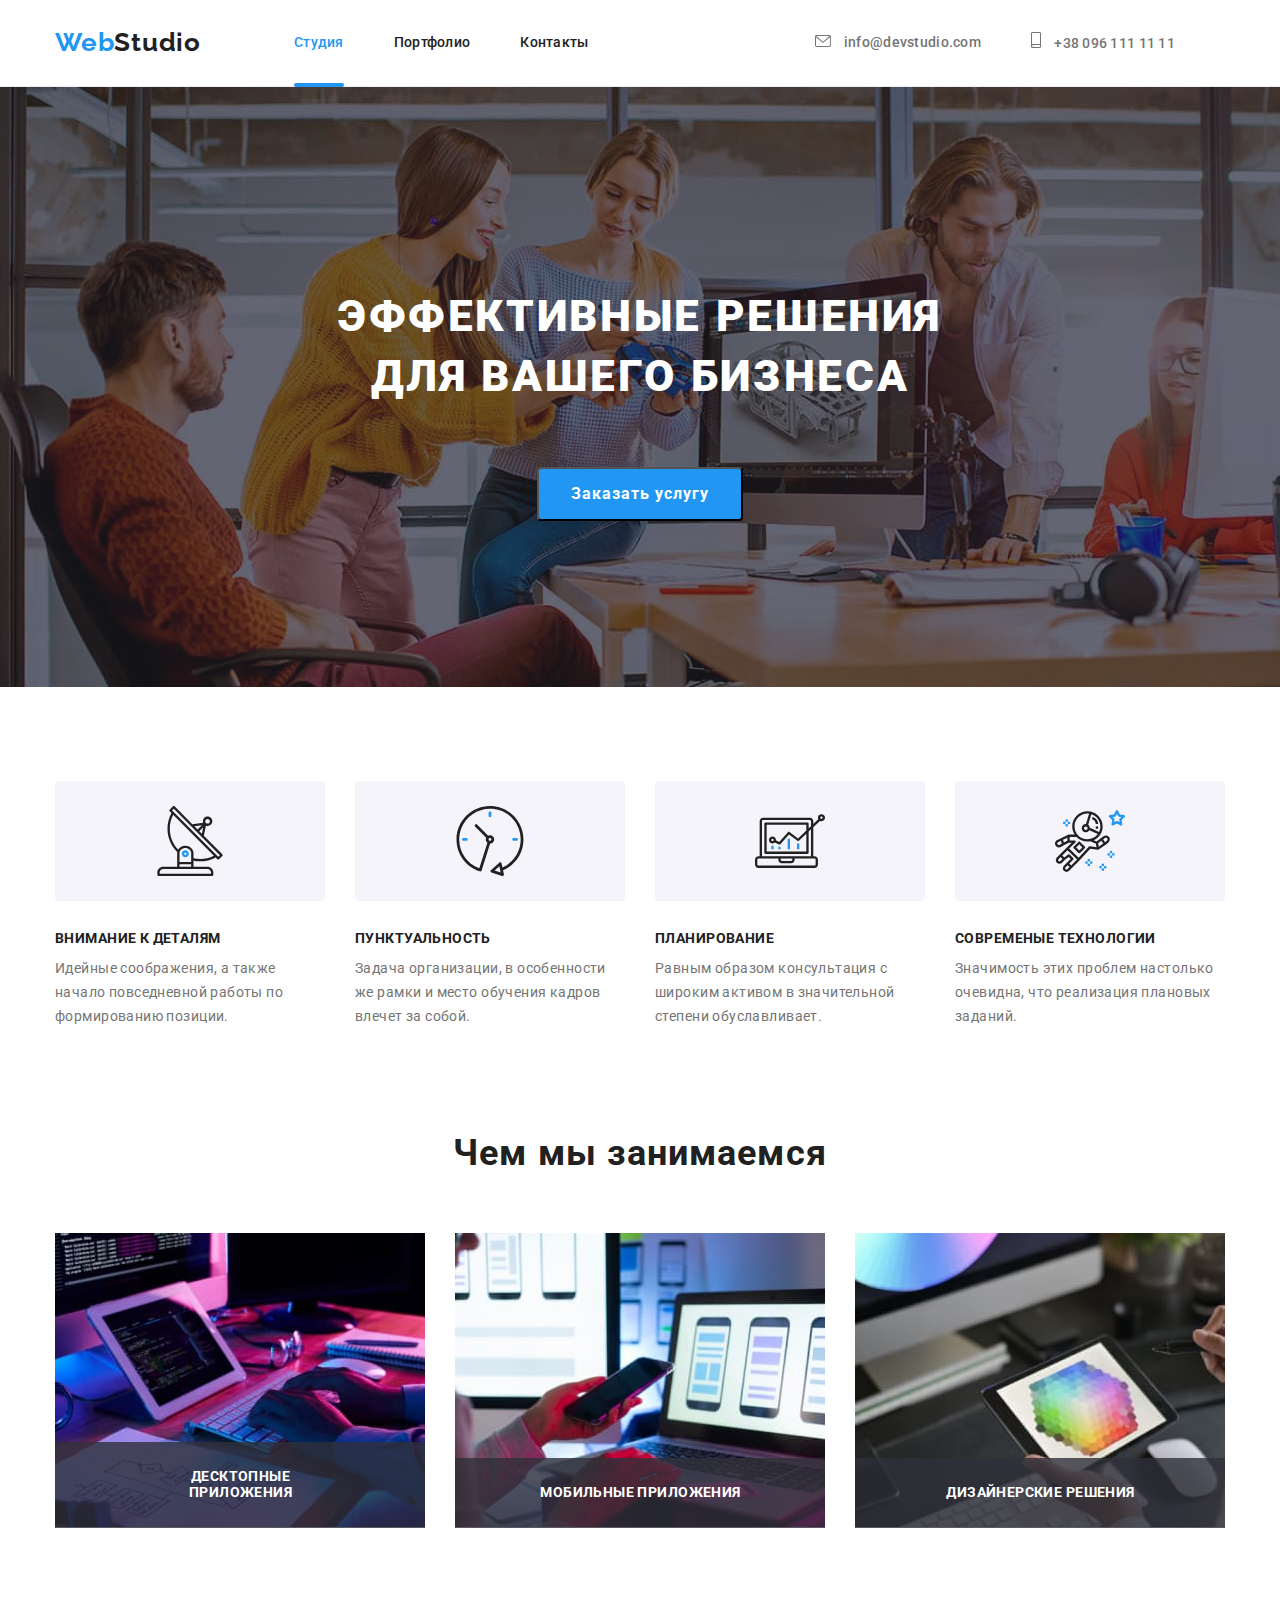
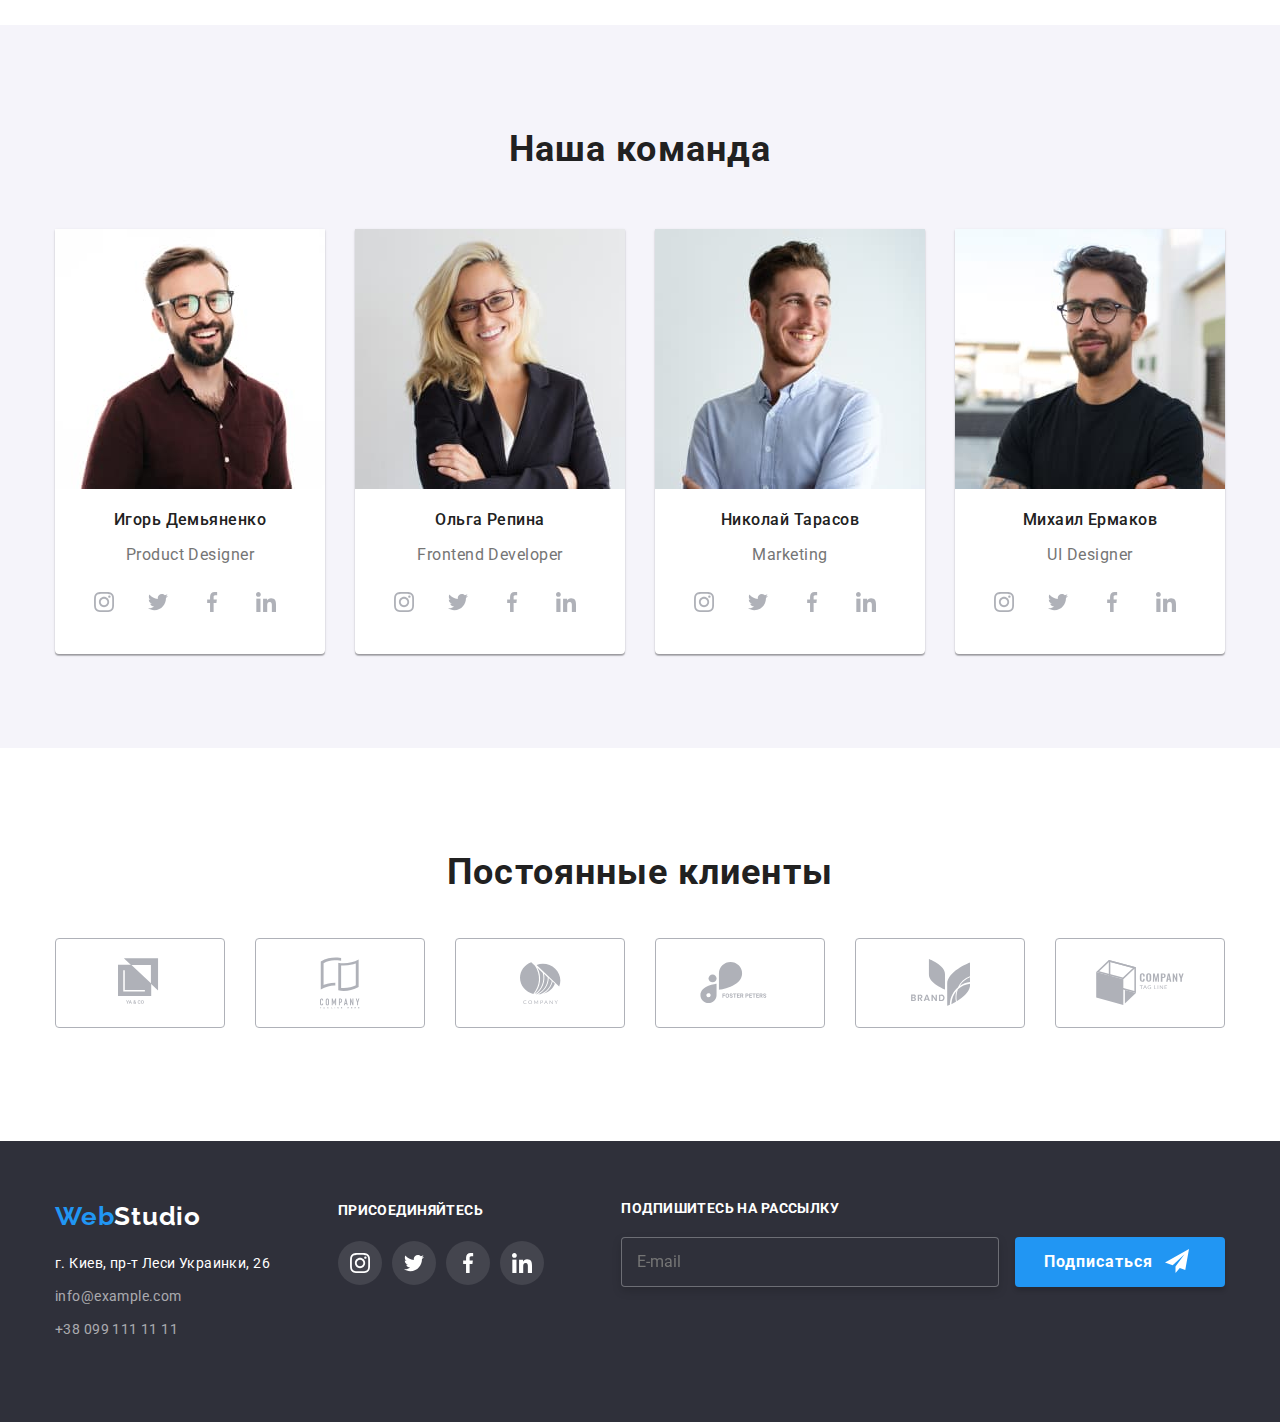
==== commit e59d155d: "задает переменные" ====
--- a/index.html
+++ b/index.html
@@ -440,7 +440,7 @@
                     <p class="tex-subscribe">Подпишитесь на рассылку</p>
                     <label for="mail" class="form-label us">
                     <input class="input-subscribe" type="mail" name="mail" id="mail" placeholder="E-mail"/>
-                    <button class="buttom-subscribe" type="submit"><span class="send">Подписаться</span></button>
+                    <button class="buttom-subscribe" type="submit"><span class="send-subscribe">Подписаться</span></button>
                     <svg class="icon-telegram">
                         <use href="./images/sprite.svg#icon-telegram"></use>
                     </svg>
@@ -485,7 +485,7 @@
                 <div class="cont">
                    <input class="form-input" type="mail" name="mail" id="mail" />
                     <svg class="input-image">
-                        <use href="./images/sprite.svg#icon-envelope"></use>
+                        <use href="./images/sprite.svg#icon-envel"></use>
                     </svg>
                 </div>
                 </label>
--- a/css/style.css
+++ b/css/style.css
@@ -8,6 +8,7 @@
   --background-hero-color: #2f303a;
   --color-icon: #afb1b8;
   --border-portfolio: #eeeeee;
+  --modal-button: #188ce8;
 }
 /* цвет основного текста #212121 */
 
@@ -723,7 +724,7 @@
 }
 
 .portfolio-card {
-  background: #ffffff;
+  background: var(--text-color);
   border-right: 1px solid var(--border-portfolio);
   border-bottom: 1px solid var(--border-portfolio);
   border-left: 1px solid var(--border-portfolio);
@@ -922,7 +923,7 @@
   letter-spacing: 0.03em;
   text-transform: uppercase;
 
-  color: #ffffff;
+  color: var(--text-color);
 }
 .input-subscribe {
   padding-top: 15px;
@@ -935,15 +936,30 @@
   box-sizing: border-box;
   filter: drop-shadow(0px 4px 4px rgba(0, 0, 0, 0.15));
   border-radius: 4px;
-  background-color: #2f303a;
+  background-color: var(--background-hero-color);
 }
 .buttom-subscribe {
   padding: 10px 62px 10px 29px;
 
-  background: #2196f3;
+  background: var(--accent-color);
+  border: var(--accent-color);
   box-shadow: 0px 4px 4px rgba(0, 0, 0, 0.15);
   border-radius: 4px;
   cursor: pointer;
+}
+.send-subscribe {
+  margin-right: 10px;
+
+  font-weight: 700;
+  font-size: 16px;
+  line-height: 1.9;
+
+  display: flex;
+  align-items: center;
+  text-align: center;
+  letter-spacing: 0.06em;
+
+  color: var(--text-color);
 }
 .icon-telegram {
   width: 24px;
@@ -1000,10 +1016,10 @@
   border: 1px solid rgba(0, 0, 0, 0.1);
   border-radius: 50%;
   cursor: pointer;
-  background-color: #ffffff;
+  background-color: var(--backround-color);
 }
 .backdrop.is-hidden .closed {
-  color: #2196f3;
+  color: var(--accent-color);
 }
 .description {
   position: relative;
@@ -1054,7 +1070,7 @@
   text-align: center;
   letter-spacing: 0.03em;
 
-  color: #212121;
+  color: var(--primary-text-color);
   margin-top: 0;
   margin-bottom: 12px;
 }
@@ -1062,7 +1078,7 @@
   font-size: 12px;
   line-height: 1.67;
   letter-spacing: 0.01em;
-  color: #757575;
+  color: var(--secondare-text-color);
   margin-bottom: 4px;
 }
 
@@ -1081,12 +1097,12 @@
 .form-input:focus,
 .textarea:focus {
   outline: none;
-  border-color: #2196f3;
+  border-color: var(--accent-color);
   cursor: pointer;
 }
 .form-input:focus + .input-image {
-  fill: #2196f3;
-  border-color: #2196f3;
+  fill: var(--accent-color);
+  border-color: var(--accent-color);
 }
 
 .cont {
@@ -1112,9 +1128,10 @@
 .button-send {
   display: block;
   padding: 10px 55px 10px 56px;
-  background: #188ce8;
+  background: var(--modal-button);
   box-shadow: 0px 4px 4px rgba(0, 0, 0, 0.15);
   border-radius: 4px;
+  border: var(--modal-button);
 }
 .send {
   font-weight: bold;
@@ -1126,7 +1143,7 @@
 
   letter-spacing: 0.06em;
 
-  color: #ffffff;
+  color: var(--text-color);
 }
 .buttom {
   padding-left: 125px;
@@ -1160,7 +1177,7 @@
   line-height: 1/71;
   letter-spacing: 0.03em;
 
-  color: #757575;
+  color: var(--secondare-text-color);
 }
 .vector::after {
   content: "";
@@ -1171,7 +1188,7 @@
   border-radius: 2px;
   fill: none;
 
-  background-color: #ffffff;
+  background-color: var(--text-color);
 
   transition-property: background-color, border-color;
   transition-duration: 250ms, 250ms;
@@ -1186,9 +1203,9 @@
   fill: none;
 }
 .form-checkbox:checked + .vector {
-  fill: #ffffff;
-  background-color: #2196f3;
-  border: #2196f3;
+  fill: var(--text-color);
+  background-color: var(--accent-color);
+  border: var(--accent-color);
 }
 .icon-vector {
   width: 11px;
@@ -1202,5 +1219,5 @@
   letter-spacing: 0.03em;
 
   text-decoration: underline;
-  color: #2196f3;
-}
+  color: var(--accent-color);
+}
